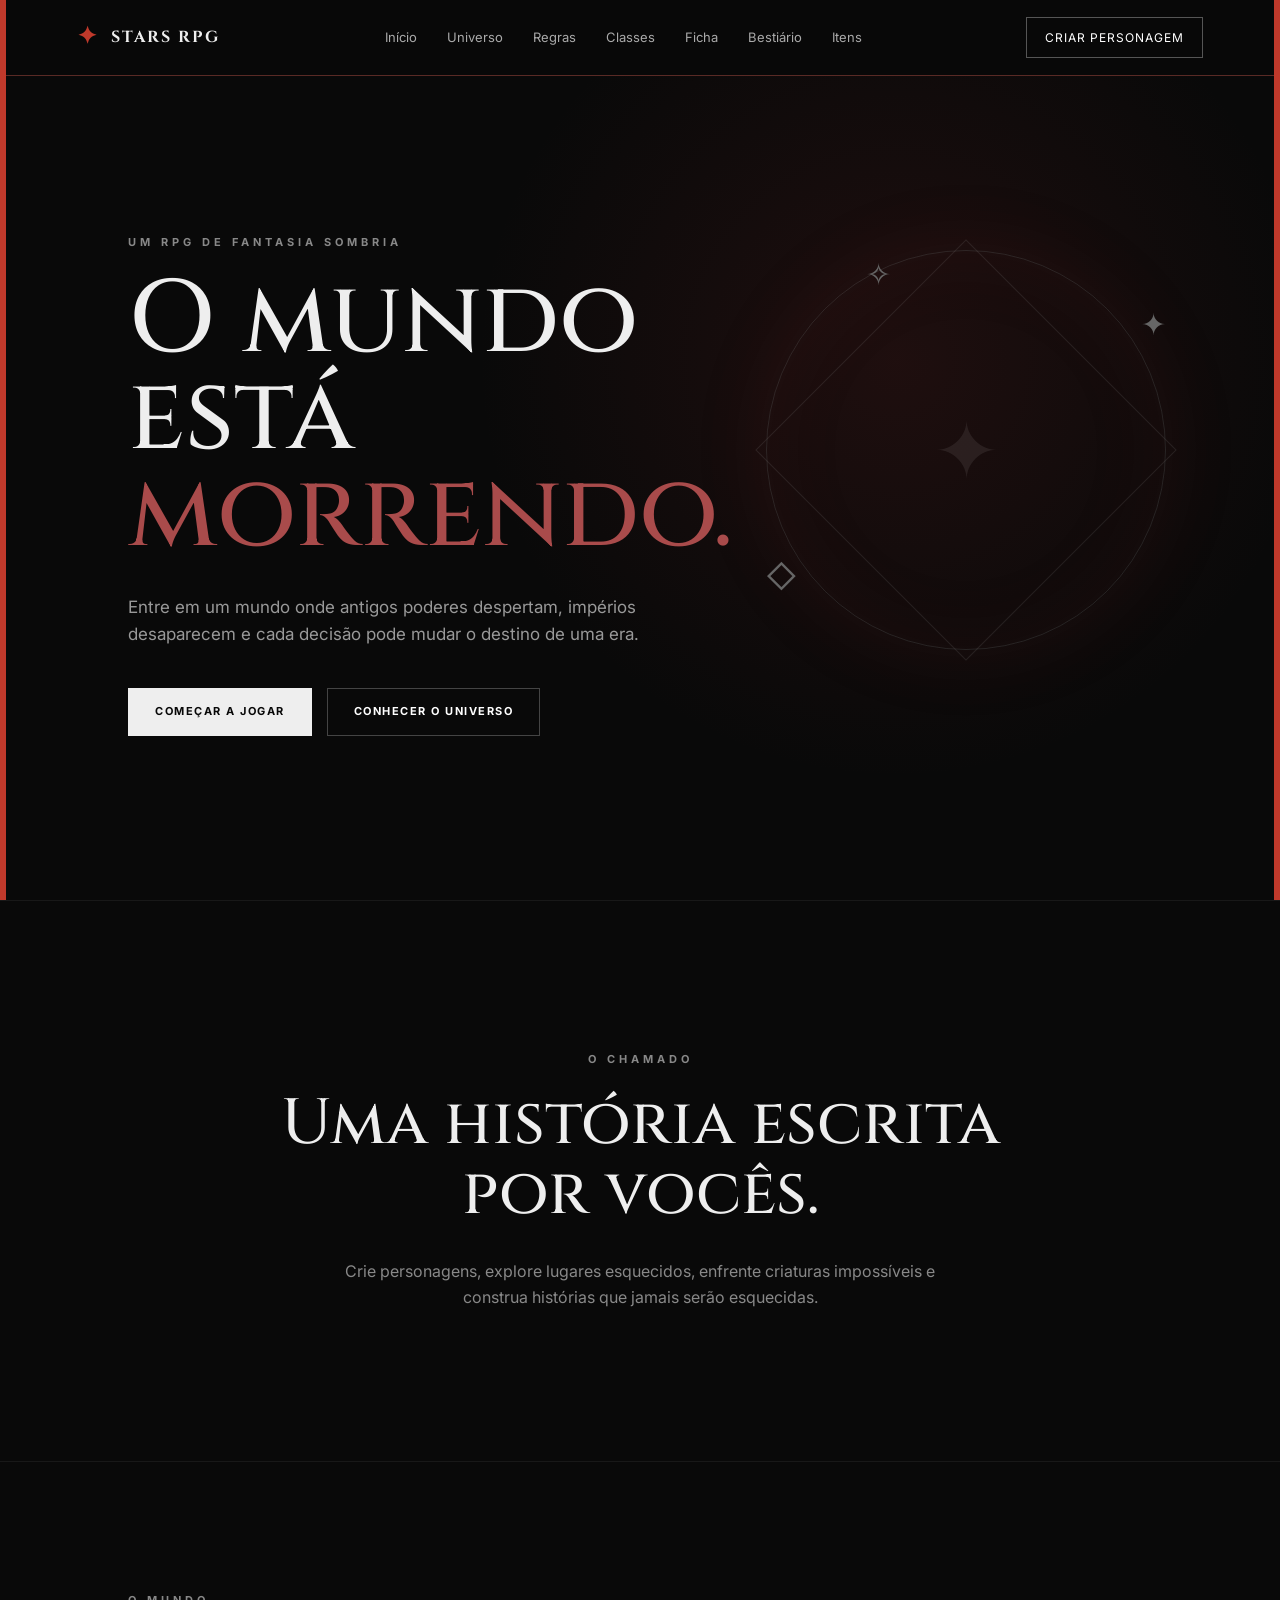
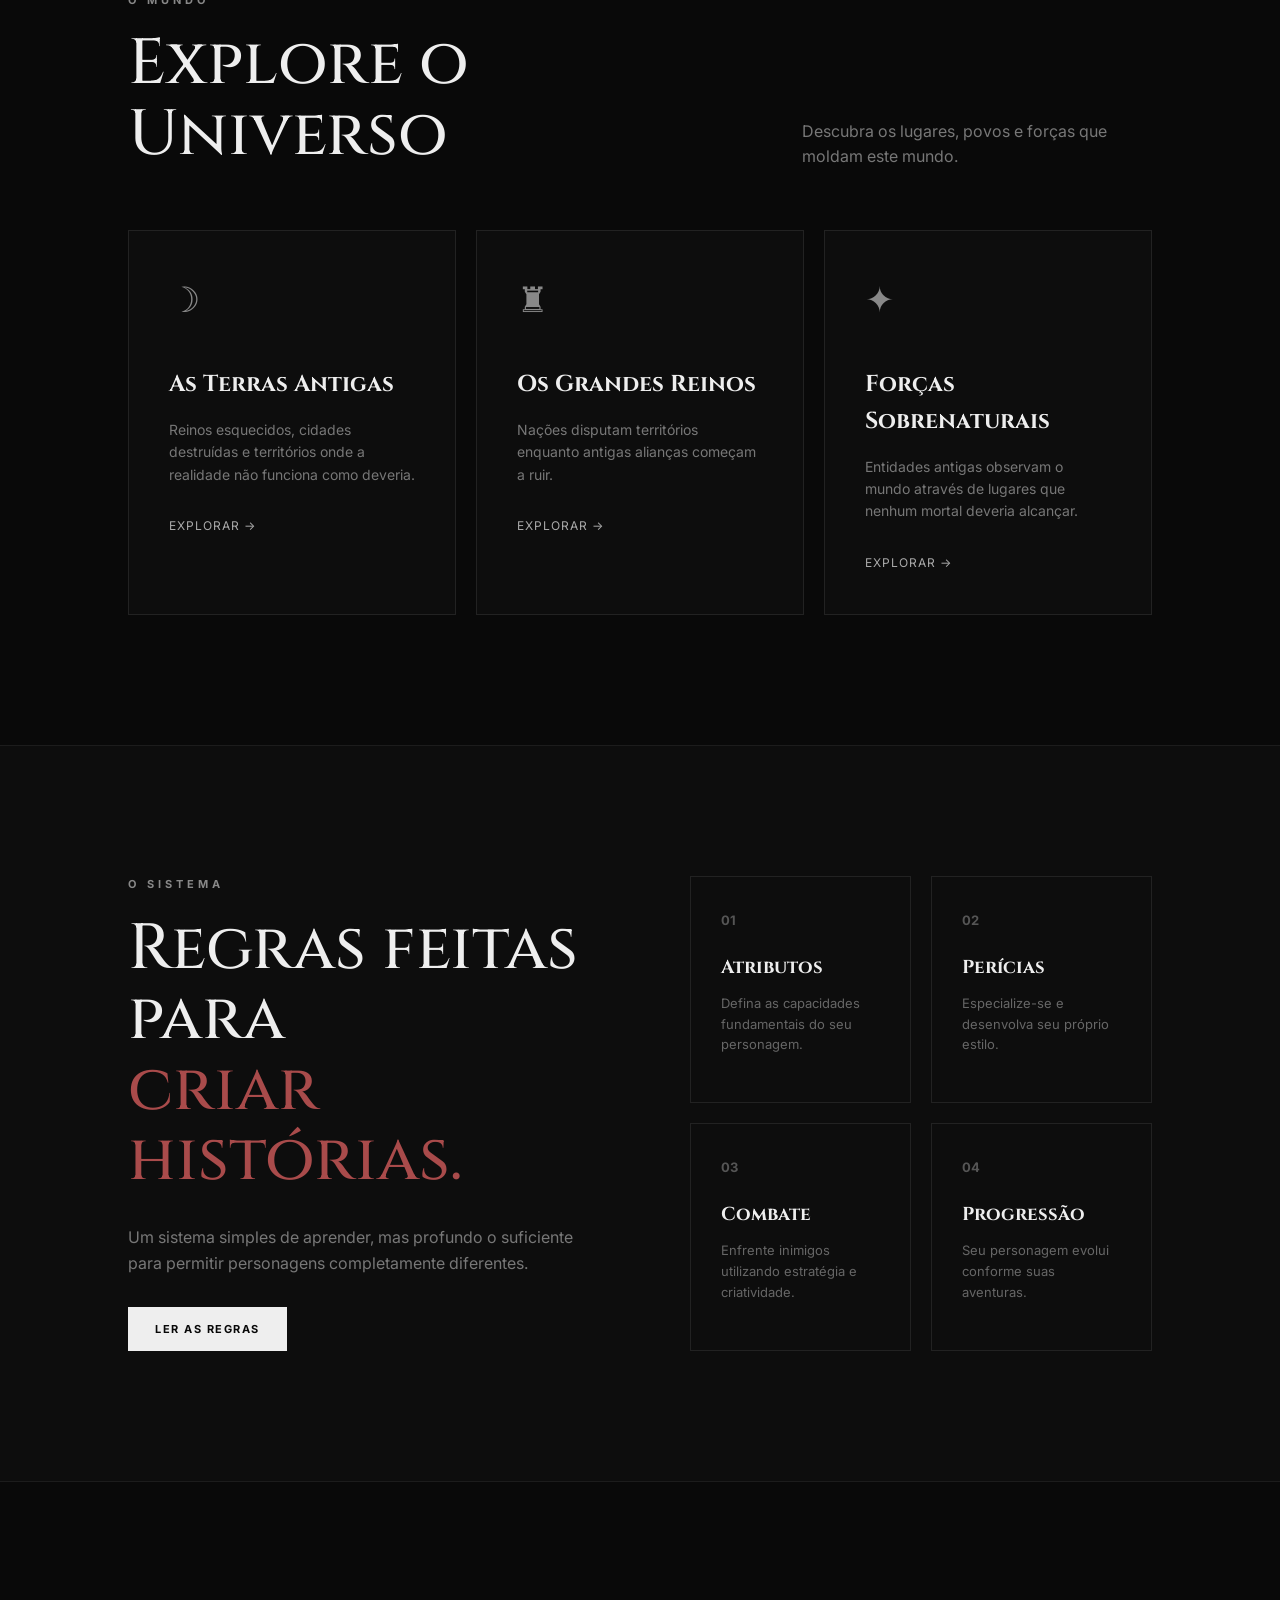
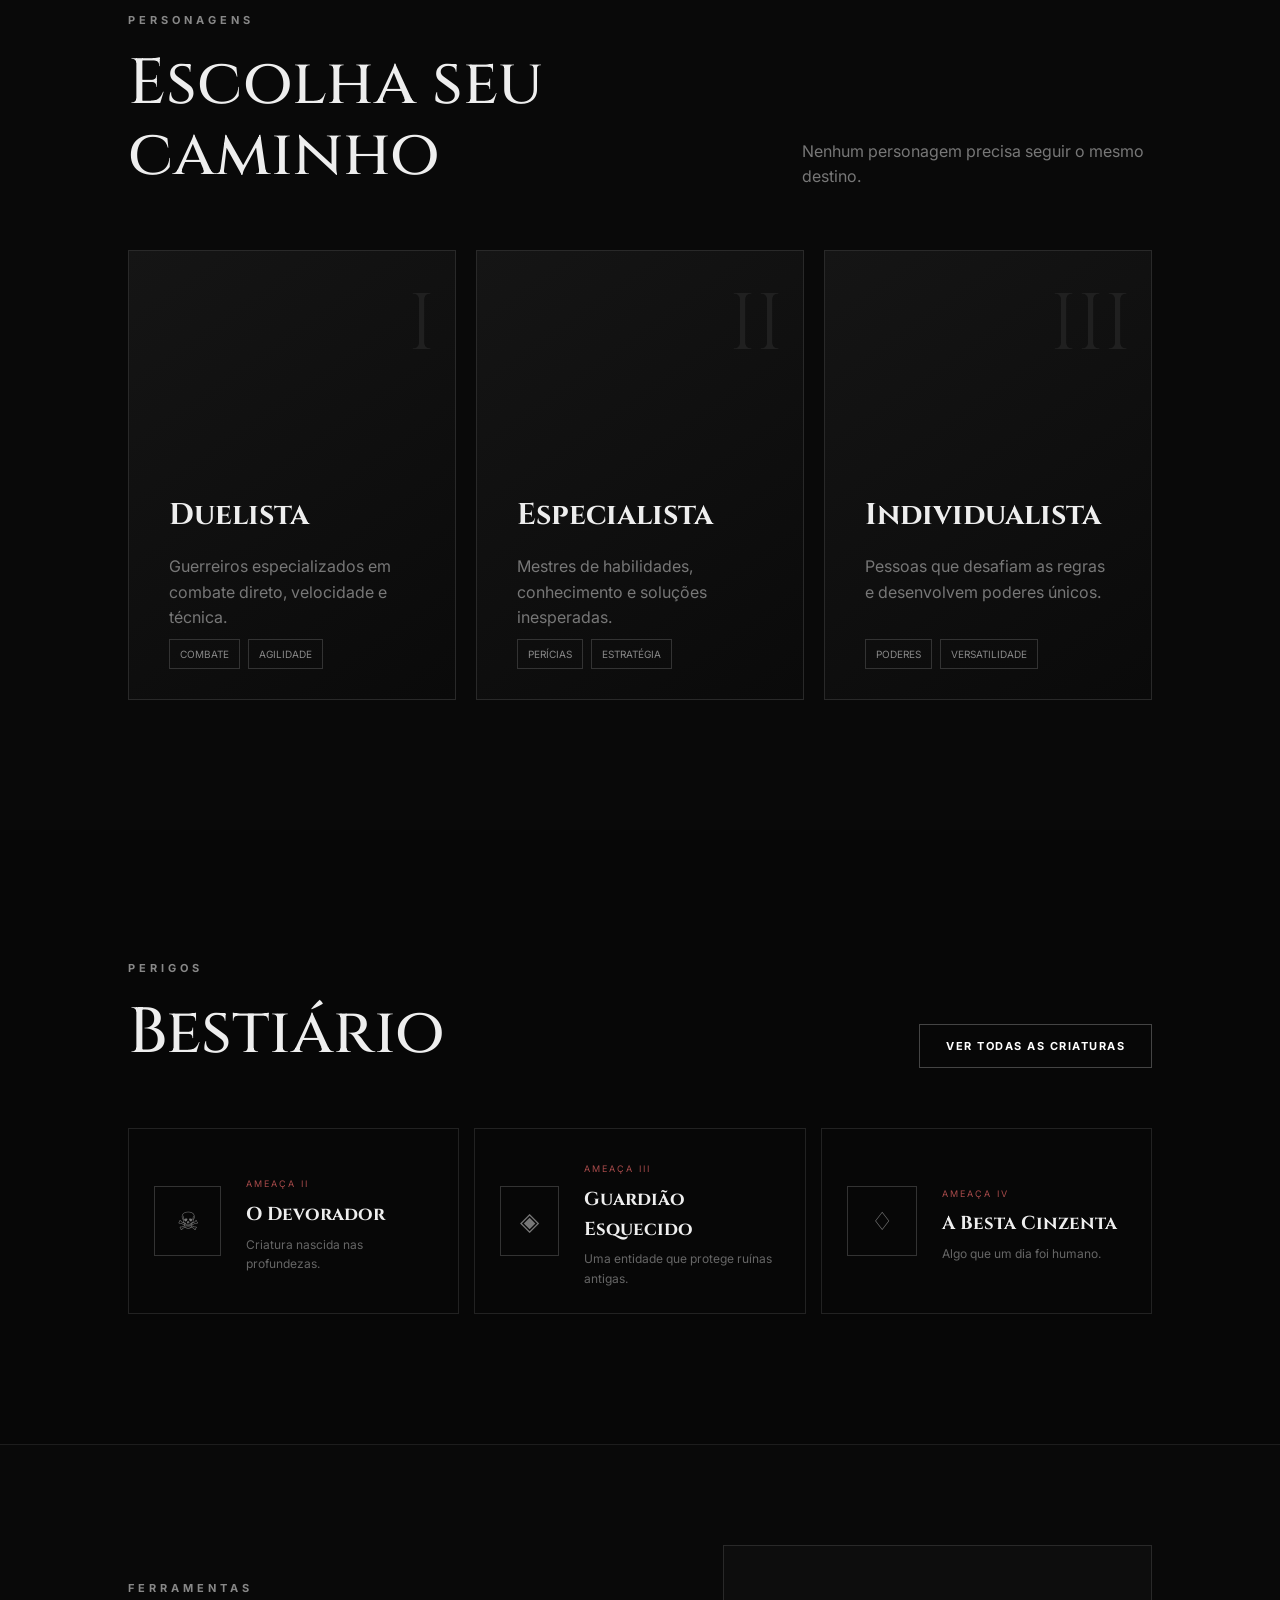
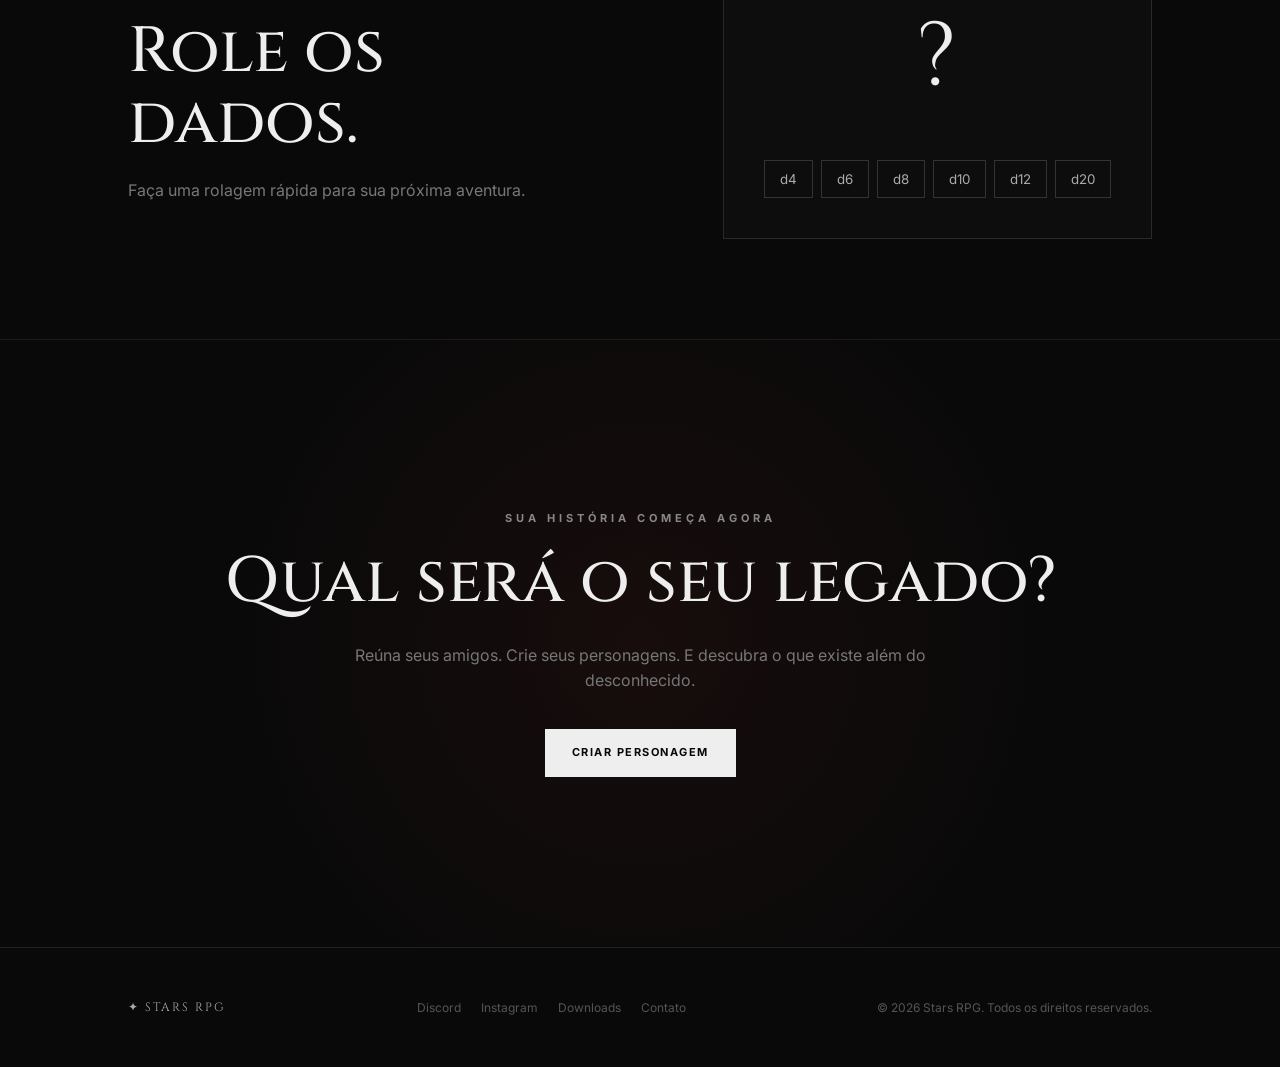
==== index.html @ d57bffa5 "Add files via upload" ====
<!DOCTYPE html>
<html lang="pt-BR">
<head>
    <meta charset="UTF-8">
    <meta name="viewport" content="width=device-width, initial-scale=1.0">

    <title>Stars RPG</title>

    <link rel="preconnect" href="https://fonts.googleapis.com">
    <link rel="preconnect" href="https://fonts.gstatic.com" crossorigin>

    <link href="https://fonts.googleapis.com/css2?family=Cinzel:wght@400;500;600;700;800&family=Inter:wght@300;400;500;600;700&display=swap" rel="stylesheet">

    <link rel="stylesheet" href="style.css">
</head>

<body>

    <!-- ================= NAVBAR ================= -->

    <header class="navbar">

        <div class="logo">
            <span class="logo-symbol">✦</span>
            <span>STARS RPG</span>
        </div>

        <nav id="main-nav">
            <a href="#inicio">Início</a>
            <a href="#universo">Universo</a>
            <a href="#regras">Regras</a>
            <a href="#classes">Classes</a>
            <a href="ficha.html">Ficha</a>
            <a href="#bestiario">Bestiário</a>
            <a href="#itens">Itens</a>
        </nav>

        <a href="ficha.html" class="character-button">
            Criar Personagem
        </a>

        <button class="menu-button" onclick="toggleMenu()">
            ☰
        </button>

    </header>


    <!-- ================= HERO ================= -->

    <main>

        <section id="inicio" class="hero">

            <div class="hero-content">

                <p class="eyebrow">
                    UM RPG DE FANTASIA SOMBRIA
                </p>

                <h1>
                    O mundo está<br>
                    <span>morrendo.</span>
                </h1>

                <p class="hero-description">
                    Entre em um mundo onde antigos poderes despertam,
                    impérios desaparecem e cada decisão pode mudar o destino
                    de uma era.
                </p>

                <div class="hero-buttons">

                    <a href="ficha.html" class="primary-button">
                        Começar a jogar
                    </a>

                    <a href="#universo" class="secondary-button">
                        Conhecer o universo
                    </a>

                </div>

            </div>

            <div class="hero-decoration">

                <div class="magic-circle"></div>

                <div class="floating-rune rune-1">✦</div>
                <div class="floating-rune rune-2">◇</div>
                <div class="floating-rune rune-3">✧</div>

            </div>

        </section>


        <!-- ================= INTRO ================= -->

        <section class="intro">

            <p class="section-label">
                O CHAMADO
            </p>

            <h2>
                Uma história escrita<br>
                por vocês.
            </h2>

            <p>
                Crie personagens, explore lugares esquecidos, enfrente
                criaturas impossíveis e construa histórias que jamais
                serão esquecidas.
            </p>

        </section>


        <!-- ================= UNIVERSO ================= -->

        <section id="universo" class="section">

            <div class="section-header">

                <div>
                    <p class="section-label">O MUNDO</p>

                    <h2>Explore o Universo</h2>
                </div>

                <p>
                    Descubra os lugares, povos e forças que moldam
                    este mundo.
                </p>

            </div>


            <div class="cards">

                <article class="lore-card">

                    <div class="card-icon">☽</div>

                    <h3>As Terras Antigas</h3>

                    <p>
                        Reinos esquecidos, cidades destruídas e
                        territórios onde a realidade não funciona
                        como deveria.
                    </p>

                    <a href="#">Explorar →</a>

                </article>


                <article class="lore-card">

                    <div class="card-icon">♜</div>

                    <h3>Os Grandes Reinos</h3>

                    <p>
                        Nações disputam territórios enquanto antigas
                        alianças começam a ruir.
                    </p>

                    <a href="#">Explorar →</a>

                </article>


                <article class="lore-card">

                    <div class="card-icon">✦</div>

                    <h3>Forças Sobrenaturais</h3>

                    <p>
                        Entidades antigas observam o mundo através
                        de lugares que nenhum mortal deveria alcançar.
                    </p>

                    <a href="#">Explorar →</a>

                </article>

            </div>

        </section>


        <!-- ================= REGRAS ================= -->

        <section id="regras" class="rules-section">

            <div class="rules-content">

                <p class="section-label">
                    O SISTEMA
                </p>

                <h2>
                    Regras feitas para<br>
                    <span>criar histórias.</span>
                </h2>

                <p>
                    Um sistema simples de aprender, mas profundo o
                    suficiente para permitir personagens completamente
                    diferentes.
                </p>

                <button class="primary-button">
                    Ler as regras
                </button>

            </div>


            <div class="rules-grid">

                <div class="rule">
                    <strong>01</strong>
                    <h3>Atributos</h3>
                    <p>Defina as capacidades fundamentais do seu personagem.</p>
                </div>

                <div class="rule">
                    <strong>02</strong>
                    <h3>Perícias</h3>
                    <p>Especialize-se e desenvolva seu próprio estilo.</p>
                </div>

                <div class="rule">
                    <strong>03</strong>
                    <h3>Combate</h3>
                    <p>Enfrente inimigos utilizando estratégia e criatividade.</p>
                </div>

                <div class="rule">
                    <strong>04</strong>
                    <h3>Progressão</h3>
                    <p>Seu personagem evolui conforme suas aventuras.</p>
                </div>

            </div>

        </section>


        <!-- ================= CLASSES ================= -->

        <section id="classes" class="section">

            <div class="section-header">

                <div>

                    <p class="section-label">
                        PERSONAGENS
                    </p>

                    <h2>Escolha seu caminho</h2>

                </div>

                <p>
                    Nenhum personagem precisa seguir o mesmo destino.
                </p>

            </div>


            <div class="class-grid">

                <article class="class-card warrior">

                    <div class="class-number">
                        I
                    </div>

                    <h3>Duelista</h3>

                    <p>
                        Guerreiros especializados em combate direto,
                        velocidade e técnica.
                    </p>

                    <div class="class-tags">
                        <span>Combate</span>
                        <span>Agilidade</span>
                    </div>

                </article>


                <article class="class-card specialist">

                    <div class="class-number">
                        II
                    </div>

                    <h3>Especialista</h3>

                    <p>
                        Mestres de habilidades, conhecimento e
                        soluções inesperadas.
                    </p>

                    <div class="class-tags">
                        <span>Perícias</span>
                        <span>Estratégia</span>
                    </div>

                </article>


                <article class="class-card individualist">

                    <div class="class-number">
                        III
                    </div>

                    <h3>Individualista</h3>

                    <p>
                        Pessoas que desafiam as regras e desenvolvem
                        poderes únicos.
                    </p>

                    <div class="class-tags">
                        <span>Poderes</span>
                        <span>Versatilidade</span>
                    </div>

                </article>

            </div>

        </section>


        <!-- ================= BESTIÁRIO ================= -->

        <section id="bestiario" class="section dark-section">

            <div class="section-header">

                <div>

                    <p class="section-label">
                        PERIGOS
                    </p>

                    <h2>Bestiário</h2>

                </div>

                <button class="secondary-button">
                    Ver todas as criaturas
                </button>

            </div>


            <div class="monster-grid">

                <article class="monster-card">

                    <div class="monster-symbol">
                        ☠
                    </div>

                    <div>

                        <span class="danger">
                            AMEAÇA II
                        </span>

                        <h3>O Devorador</h3>

                        <p>
                            Criatura nascida nas profundezas.
                        </p>

                    </div>

                </article>


                <article class="monster-card">

                    <div class="monster-symbol">
                        ◈
                    </div>

                    <div>

                        <span class="danger">
                            AMEAÇA III
                        </span>

                        <h3>Guardião Esquecido</h3>

                        <p>
                            Uma entidade que protege ruínas antigas.
                        </p>

                    </div>

                </article>


                <article class="monster-card">

                    <div class="monster-symbol">
                        ♢
                    </div>

                    <div>

                        <span class="danger">
                            AMEAÇA IV
                        </span>

                        <h3>A Besta Cinzenta</h3>

                        <p>
                            Algo que um dia foi humano.
                        </p>

                    </div>

                </article>

            </div>

        </section>


        <!-- ================= DADOS ================= -->

        <section class="dice-section">

            <div>

                <p class="section-label">
                    FERRAMENTAS
                </p>

                <h2>
                    Role os dados.
                </h2>

                <p>
                    Faça uma rolagem rápida para sua próxima aventura.
                </p>

            </div>


            <div class="dice-box">

                <div id="dice-result">
                    ?
                </div>

                <div class="dice-buttons">

                    <button onclick="rollDice(4)">
                        d4
                    </button>

                    <button onclick="rollDice(6)">
                        d6
                    </button>

                    <button onclick="rollDice(8)">
                        d8
                    </button>

                    <button onclick="rollDice(10)">
                        d10
                    </button>

                    <button onclick="rollDice(12)">
                        d12
                    </button>

                    <button onclick="rollDice(20)">
                        d20
                    </button>

                </div>

            </div>

        </section>


        <!-- ================= CTA ================= -->

        <section class="final-cta">

            <p class="section-label">
                SUA HISTÓRIA COMEÇA AGORA
            </p>

            <h2>
                Qual será o seu legado?
            </h2>

            <p>
                Reúna seus amigos. Crie seus personagens.
                E descubra o que existe além do desconhecido.
            </p>

            <a href="ficha.html" class="primary-button">
                Criar personagem
            </a>

        </section>

    </main>


    <!-- ================= FOOTER ================= -->

    <footer>

        <div class="footer-logo">
            ✦ STARS RPG
        </div>

        <div class="footer-links">

            <a href="#">Discord</a>
            <a href="#">Instagram</a>
            <a href="#">Downloads</a>
            <a href="#">Contato</a>

        </div>

        <p>
            © 2026 Stars RPG. Todos os direitos reservados.
        </p>

    </footer>


    <script src="script.js"></script>

</body>
</html>
---- style.css ----
/* =========================================
   RESET
========================================= */

* {
    margin: 0;
    padding: 0;
    box-sizing: border-box;
}

:root {
    --site-accent: #c0392b;
}


/* =========================================
   COR DE TEMA DO SITE (bordas laterais)
========================================= */

body::before,
body::after {
    content: "";

    position: fixed;

    top: 0;
    bottom: 0;

    width: 6px;

    background: var(--site-accent);

    z-index: 3000;

    pointer-events: none;

    transition: background-color 0.3s ease;
}

body::before {
    left: 0;
}

body::after {
    right: 0;
}

html {
    scroll-behavior: smooth;
}

body {
    background: #090909;
    color: #eeeeee;
    font-family: "Inter", sans-serif;
    line-height: 1.6;
}

a {
    color: inherit;
    text-decoration: none;
}

button {
    font-family: inherit;
    cursor: pointer;
}


/* =========================================
   NAVBAR
========================================= */

.navbar {
    position: fixed;
    top: 0;
    left: 0;

    width: 100%;
    height: 76px;

    display: flex;
    align-items: center;
    justify-content: space-between;

    padding: 0 6%;

    background: rgba(9, 9, 9, 0.88);
    backdrop-filter: blur(15px);

    border-bottom: 1px solid #222;
    border-bottom-color: color-mix(in srgb, var(--site-accent) 35%, #222);

    z-index: 1000;

    transition: border-color 0.3s ease;
}

.logo {
    display: flex;
    align-items: center;
    gap: 12px;

    font-family: "Cinzel", serif;
    font-weight: 700;
    letter-spacing: 2px;
}

.logo-symbol {
    font-size: 24px;

    color: var(--site-accent);

    transition: color 0.3s ease;
}

.navbar nav {
    display: flex;
    gap: 30px;
}

.navbar nav a {
    color: #aaa;
    font-size: 13px;
    transition: 0.3s;
}

.navbar nav a:hover {
    color: white;
}

.character-button {
    display: inline-block;

    background: transparent;

    border: 1px solid #555;
    color: white;

    padding: 10px 18px;

    font-size: 12px;
    text-transform: uppercase;
    letter-spacing: 1px;

    transition: 0.3s;
}

.character-button:hover {
    background: white;
    color: black;
}

.menu-button {
    display: none;

    background: none;
    border: none;

    color: white;
    font-size: 25px;
}


/* =========================================
   HERO
========================================= */

.hero {
    min-height: 100vh;

    display: flex;
    align-items: center;

    padding: 150px 10% 80px;

    position: relative;
    overflow: hidden;

    background:
        radial-gradient(
            circle at 70% 40%,
            rgba(130, 40, 40, 0.18),
            transparent 40%
        ),
        #090909;
}

.hero-content {
    max-width: 720px;
    position: relative;
    z-index: 2;
}

.eyebrow,
.section-label {
    color: #888;

    font-size: 11px;
    font-weight: 700;

    letter-spacing: 4px;

    margin-bottom: 20px;
}

.hero h1 {
    font-family: "Cinzel", serif;

    font-size: clamp(55px, 8vw, 110px);

    line-height: 0.95;

    font-weight: 500;
}

.hero h1 span {
    color: #a94b4b;
}

.hero-description {
    max-width: 560px;

    margin-top: 30px;

    color: #999;

    font-size: 17px;
}

.hero-buttons {
    display: flex;
    gap: 15px;

    margin-top: 40px;
}


/* =========================================
   BUTTONS
========================================= */

.primary-button,
.secondary-button {
    display: inline-block;

    padding: 14px 26px;

    text-transform: uppercase;

    font-size: 11px;
    font-weight: 700;

    letter-spacing: 1.5px;

    text-align: center;

    transition: 0.3s;
}

.primary-button {
    background: #eee;
    color: #080808;

    border: 1px solid #eee;
}

.primary-button:hover {
    background: transparent;
    color: white;
}

.secondary-button {
    background: transparent;
    color: white;

    border: 1px solid #444;
}

.secondary-button:hover {
    border-color: white;
}


/* =========================================
   HERO DECORATION
========================================= */

.hero-decoration {
    position: absolute;

    right: 5%;
    top: 50%;

    transform: translateY(-50%);

    width: 500px;
    height: 500px;
}

.magic-circle {
    width: 400px;
    height: 400px;

    border: 1px solid rgba(180, 180, 180, 0.15);
    border-radius: 50%;

    position: absolute;

    top: 50%;
    left: 50%;

    transform: translate(-50%, -50%);

    box-shadow:
        0 0 80px rgba(150, 50, 50, 0.1),
        inset 0 0 80px rgba(150, 50, 50, 0.08);
}

.magic-circle::before {
    content: "";

    position: absolute;

    inset: 50px;

    border: 1px solid rgba(180, 180, 180, 0.12);

    transform: rotate(45deg);
}

.magic-circle::after {
    content: "✦";

    position: absolute;

    top: 50%;
    left: 50%;

    transform: translate(-50%, -50%);

    font-size: 80px;

    color: rgba(255,255,255,0.08);
}

.floating-rune {
    position: absolute;

    color: #666;

    font-size: 30px;

    animation: float 4s ease-in-out infinite;
}

.rune-1 {
    top: 20%;
    right: 10%;
}

.rune-2 {
    bottom: 20%;
    left: 10%;

    animation-delay: 1s;
}

.rune-3 {
    top: 10%;
    left: 30%;

    animation-delay: 2s;
}

@keyframes float {

    0%, 100% {
        transform: translateY(0);
    }

    50% {
        transform: translateY(-15px);
    }
}


/* =========================================
   INTRO
========================================= */

.intro {
    padding: 150px 20%;

    text-align: center;

    border-top: 1px solid #181818;
    border-bottom: 1px solid #181818;
}

.intro h2,
.section h2,
.rules-section h2,
.dice-section h2,
.final-cta h2 {

    font-family: "Cinzel", serif;

    font-weight: 500;

    font-size: clamp(38px, 5vw, 65px);

    line-height: 1.1;
}

.intro > p:last-child {
    max-width: 650px;

    margin: 30px auto 0;

    color: #888;

    font-size: 16px;
}


/* =========================================
   GENERAL SECTIONS
========================================= */

.section {
    padding: 130px 10%;
}

.section-header {
    display: flex;

    justify-content: space-between;
    align-items: end;

    margin-bottom: 60px;
}

.section-header > p {
    max-width: 350px;

    color: #777;
}


/* =========================================
   LORE CARDS
========================================= */

.cards {
    display: grid;

    grid-template-columns:
        repeat(3, 1fr);

    gap: 20px;
}

.lore-card {
    padding: 40px;

    min-height: 320px;

    border: 1px solid #222;

    background: #0d0d0d;

    transition: 0.4s;
}

.lore-card:hover {
    transform: translateY(-8px);

    border-color: #444;

    background: #111;
}

.card-icon {
    font-size: 35px;

    margin-bottom: 40px;

    color: #888;
}

.lore-card h3 {
    font-family: "Cinzel", serif;

    font-size: 23px;

    margin-bottom: 15px;
}

.lore-card p {
    color: #777;

    font-size: 14px;
}

.lore-card a {
    display: inline-block;

    margin-top: 30px;

    font-size: 12px;

    text-transform: uppercase;

    letter-spacing: 1px;

    color: #aaa;
}


/* =========================================
   RULES
========================================= */

.rules-section {
    padding: 130px 10%;

    display: grid;

    grid-template-columns: 1fr 1fr;

    gap: 100px;

    background: #0d0d0d;

    border-top: 1px solid #1c1c1c;
    border-bottom: 1px solid #1c1c1c;
}

.rules-content p:not(.section-label) {
    color: #777;

    max-width: 500px;

    margin: 30px 0;
}

.rules-section h2 span {
    color: #a94b4b;
}

.rules-grid {
    display: grid;

    grid-template-columns: 1fr 1fr;

    gap: 20px;
}

.rule {
    padding: 30px;

    border: 1px solid #222;
}

.rule strong {
    color: #555;

    font-size: 13px;
}

.rule h3 {
    font-family: "Cinzel", serif;

    margin: 20px 0 10px;
}

.rule p {
    color: #666;

    font-size: 13px;
}


/* =========================================
   CLASSES
========================================= */

.class-grid {
    display: grid;

    grid-template-columns:
        repeat(3, 1fr);

    gap: 20px;
}

.class-card {
    min-height: 450px;

    padding: 40px;

    position: relative;

    overflow: hidden;

    border: 1px solid #292929;

    background:
        linear-gradient(
            145deg,
            #151515,
            #0a0a0a
        );

    transition: 0.4s;
}

.class-card:hover {
    transform: translateY(-10px);

    border-color: #555;
}

.class-number {
    font-family: "Cinzel", serif;

    font-size: 80px;

    color: #202020;

    position: absolute;

    right: 20px;
    top: 10px;
}

.class-card h3 {
    position: relative;

    margin-top: 200px;

    font-family: "Cinzel", serif;

    font-size: 30px;
}

.class-card p {
    position: relative;

    margin-top: 15px;

    color: #777;
}

.class-tags {
    position: absolute;

    bottom: 30px;

    display: flex;

    gap: 8px;
}

.class-tags span {
    border: 1px solid #333;

    padding: 6px 10px;

    font-size: 10px;

    text-transform: uppercase;

    color: #888;
}


/* =========================================
   BESTIÁRIO
========================================= */

.dark-section {
    background: #070707;
}

.monster-grid {
    display: grid;

    grid-template-columns:
        repeat(3, 1fr);

    gap: 15px;
}

.monster-card {
    display: flex;

    align-items: center;

    gap: 25px;

    padding: 25px;

    border: 1px solid #222;

    transition: 0.3s;
}

.monster-card:hover {
    border-color: #555;
}

.monster-symbol {
    width: 70px;
    height: 70px;

    display: grid;
    place-items: center;

    border: 1px solid #333;

    font-size: 25px;

    color: #777;
}

.danger {
    font-size: 9px;

    letter-spacing: 2px;

    color: #a94b4b;
}

.monster-card h3 {
    font-family: "Cinzel", serif;

    margin: 5px 0;
}

.monster-card p {
    color: #666;

    font-size: 12px;
}


/* =========================================
   DADOS
========================================= */

.dice-section {
    padding: 100px 10%;

    display: flex;

    justify-content: space-between;
    align-items: center;

    gap: 50px;

    border-top: 1px solid #1d1d1d;
}

.dice-section > div:first-child {
    max-width: 500px;
}

.dice-section p:not(.section-label) {
    color: #777;

    margin-top: 20px;
}

.dice-box {
    min-width: 400px;

    padding: 40px;

    border: 1px solid #292929;

    text-align: center;

    background: #0d0d0d;
}

#dice-result {
    font-family: "Cinzel", serif;

    font-size: 90px;

    margin-bottom: 30px;

    transition: transform 0.15s ease;
}

#dice-result.rolling {
    transform: scale(1.15);
    color: #a94b4b;
}

.dice-buttons {
    display: flex;

    justify-content: center;

    flex-wrap: wrap;

    gap: 8px;
}

.dice-buttons button {
    padding: 10px 15px;

    background: transparent;

    border: 1px solid #333;

    color: #aaa;

    transition: 0.2s;
}

.dice-buttons button:hover {
    background: #eee;

    color: #000;
}


/* =========================================
   FINAL CTA
========================================= */

.final-cta {
    padding: 170px 10%;

    text-align: center;

    border-top: 1px solid #1c1c1c;

    background:
        radial-gradient(
            circle,
            rgba(130, 40, 40, 0.12),
            transparent 60%
        );
}

.final-cta p:not(.section-label) {
    color: #777;

    max-width: 600px;

    margin: 25px auto 35px;
}


/* =========================================
   FOOTER
========================================= */

footer {
    padding: 50px 10%;

    display: flex;

    justify-content: space-between;
    align-items: center;

    border-top: 1px solid #222;

    color: #555;

    font-size: 12px;
}

.footer-logo {
    font-family: "Cinzel", serif;

    color: #aaa;

    letter-spacing: 2px;
}

.footer-links {
    display: flex;

    gap: 20px;
}

.footer-links a:hover {
    color: white;
}


/* =========================================
   RESPONSIVE
========================================= */

@media (max-width: 900px) {

    .navbar nav,
    .character-button {
        display: none;
    }

    .menu-button {
        display: block;
    }

    .navbar nav.active {
        display: flex;

        position: absolute;

        top: 76px;
        left: 0;

        width: 100%;

        flex-direction: column;

        padding: 25px;

        background: #0b0b0b;

        border-bottom: 1px solid #222;
    }

    .hero {
        padding-left: 7%;
        padding-right: 7%;
    }

    .hero-decoration {
        opacity: 0.3;

        right: -150px;
    }

    .cards,
    .class-grid,
    .monster-grid {
        grid-template-columns: 1fr;
    }

    .rules-section {
        grid-template-columns: 1fr;
    }

    .section-header {
        flex-direction: column;

        align-items: start;

        gap: 20px;
    }

    .dice-section {
        flex-direction: column;

        align-items: start;
    }

    .dice-box {
        width: 100%;
        min-width: 0;
    }

    footer {
        flex-direction: column;

        gap: 25px;

        text-align: center;
    }
}

@media (max-width: 600px) {

    .hero h1 {
        font-size: 55px;
    }

    .hero-buttons {
        flex-direction: column;
    }

    .intro {
        padding: 100px 8%;
    }

    .section,
    .rules-section {
        padding: 90px 7%;
    }

    .rules-grid {
        grid-template-columns: 1fr;
    }

}
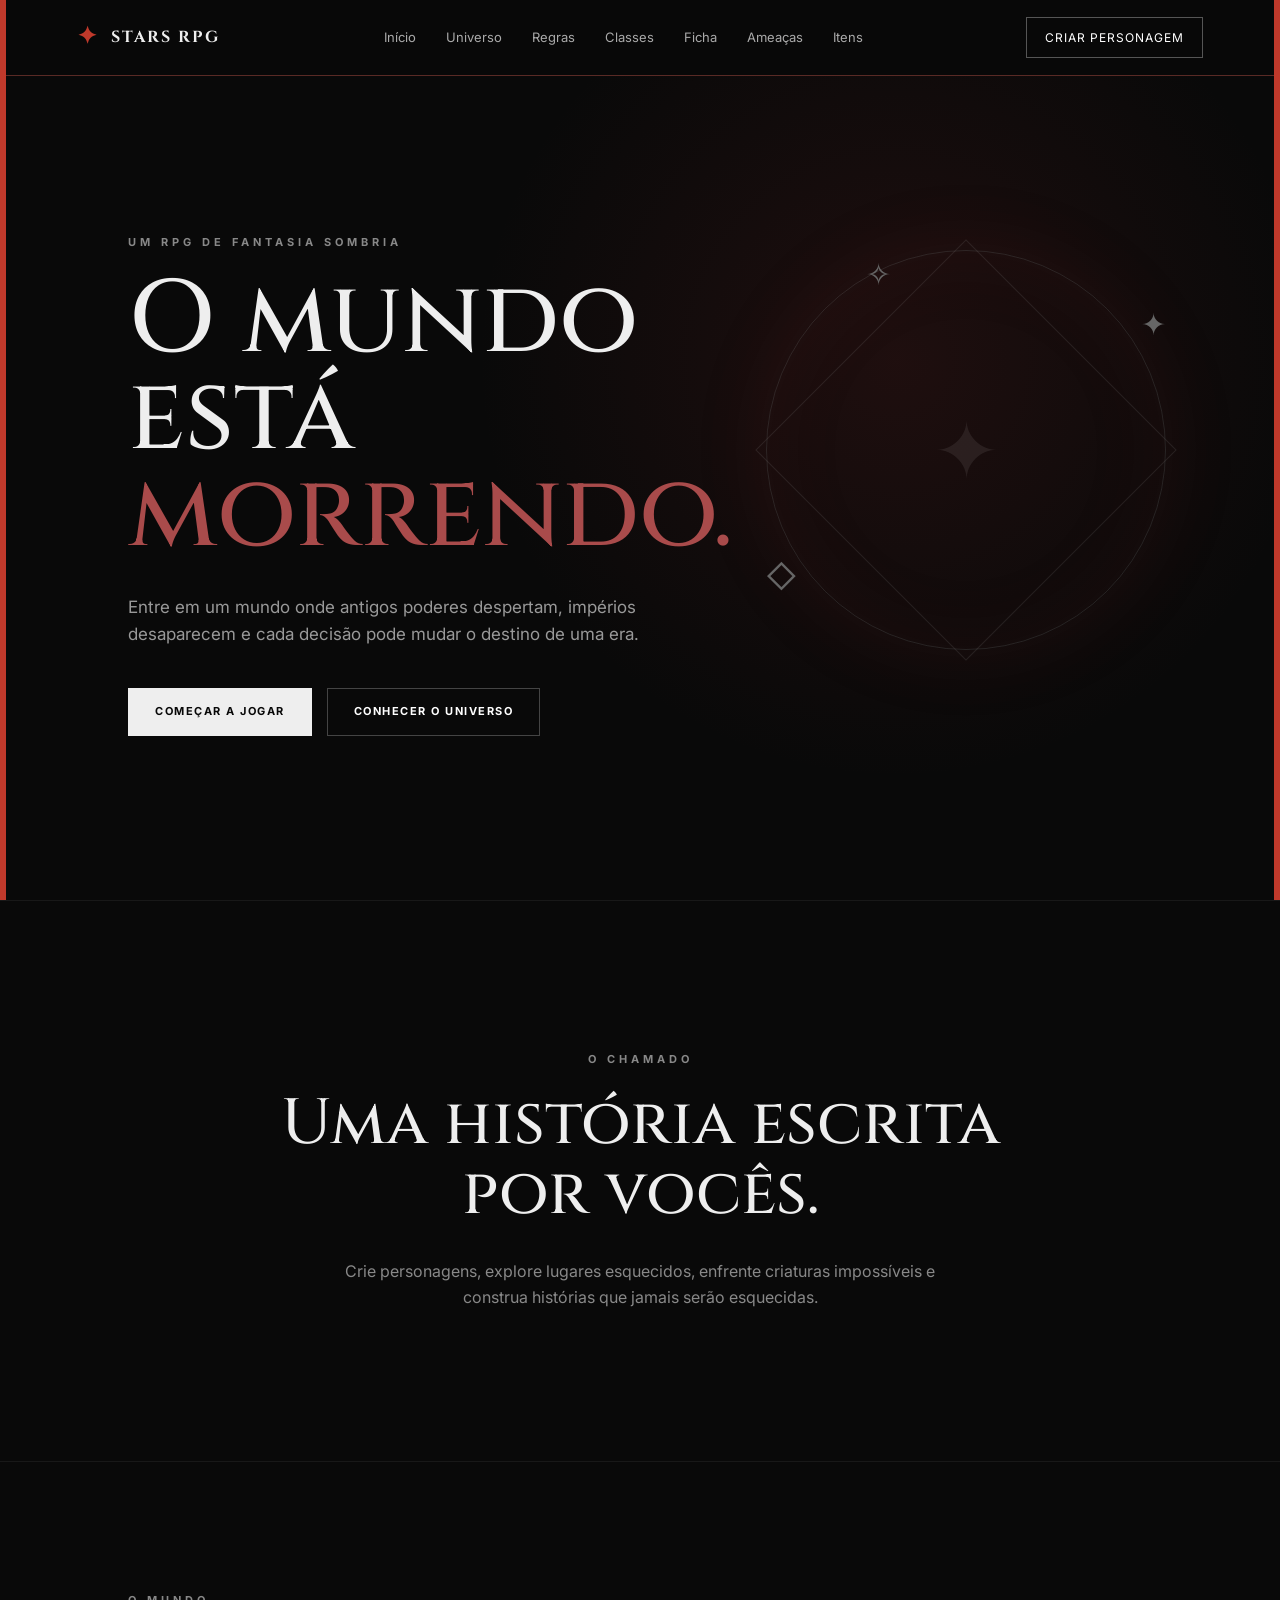
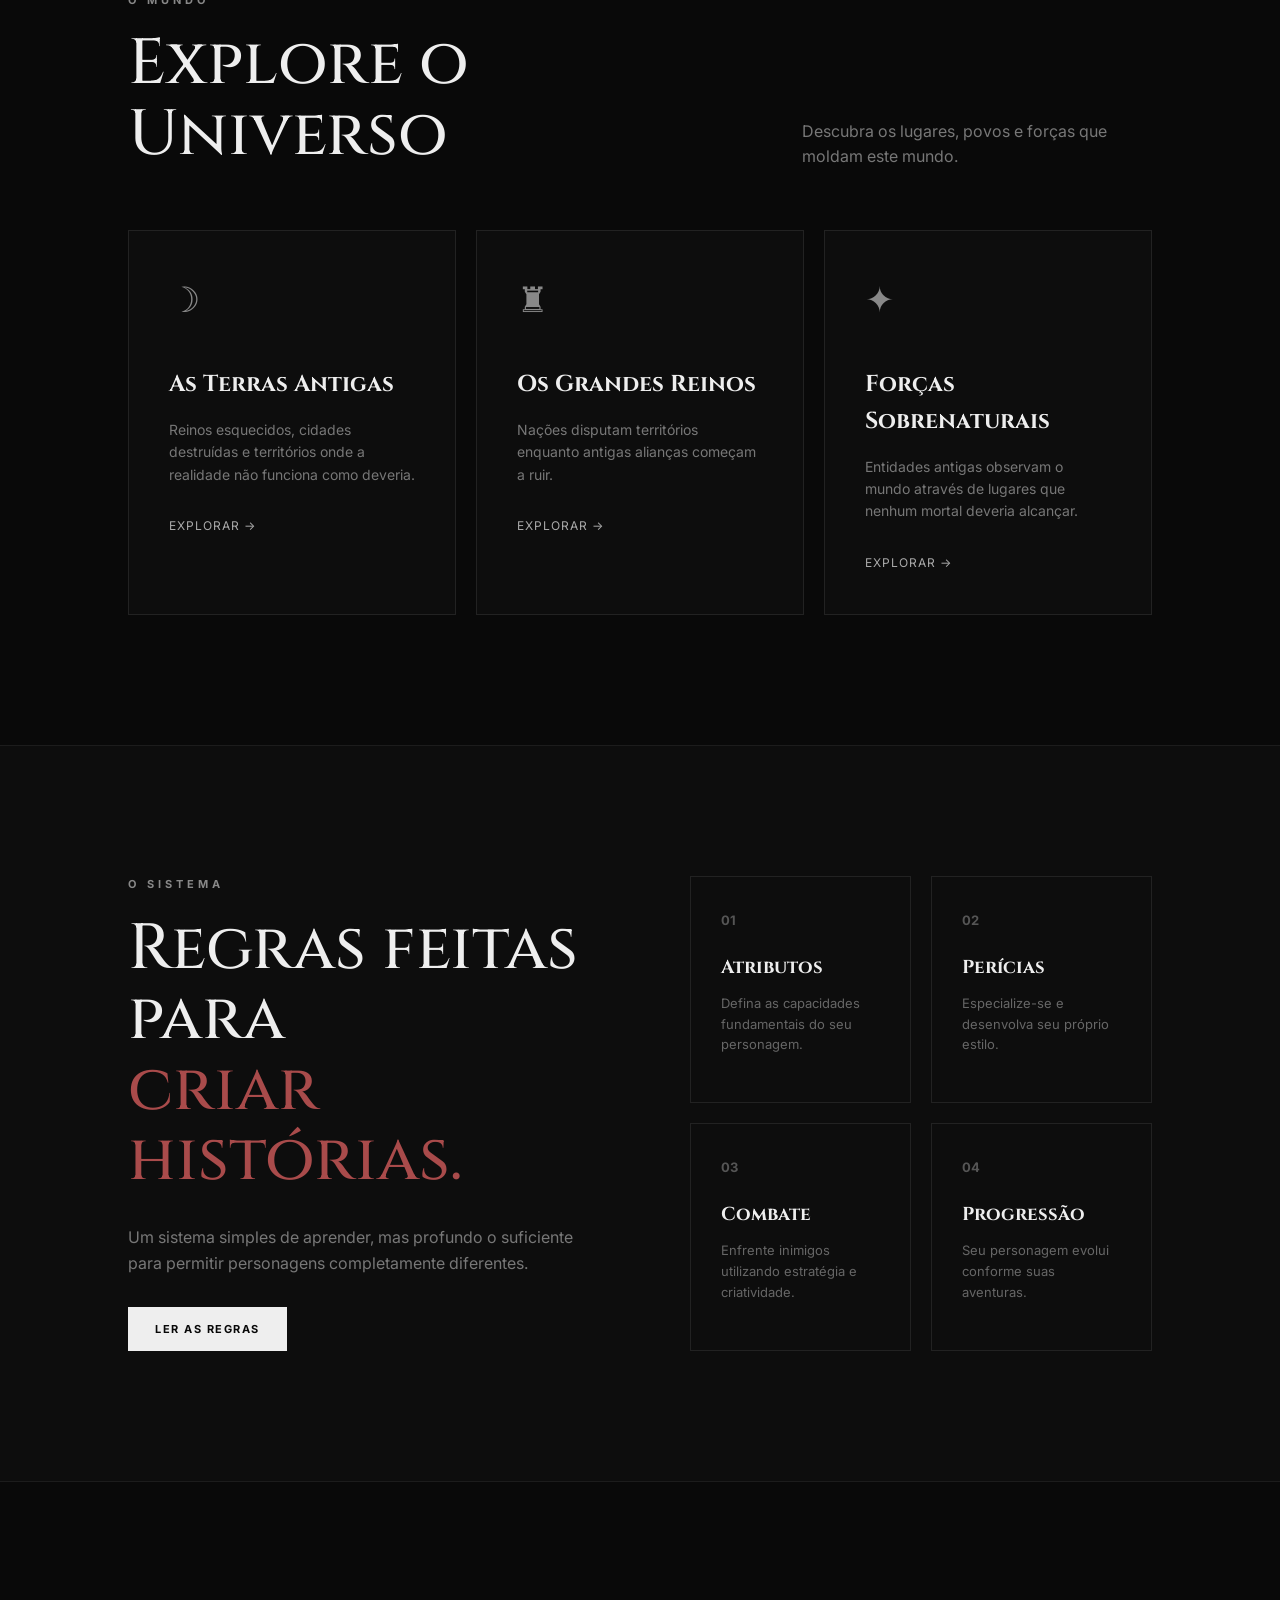
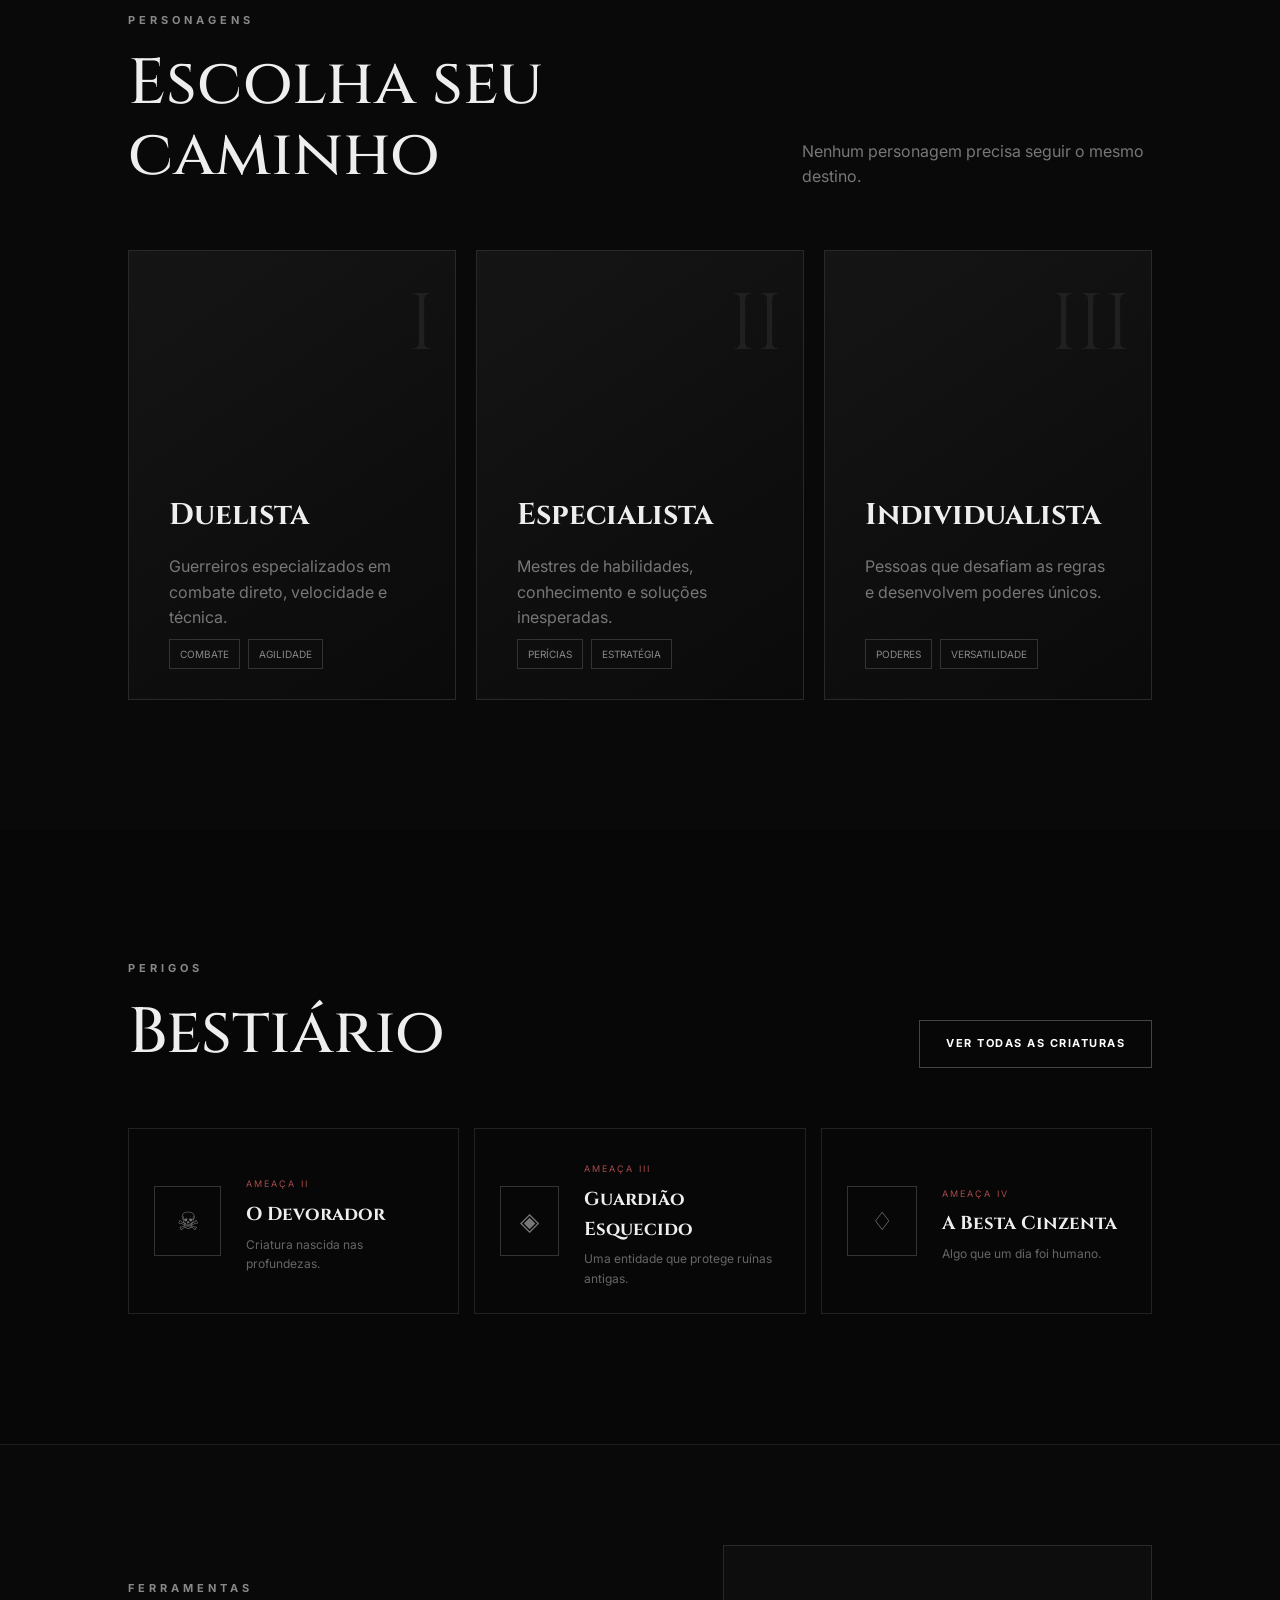
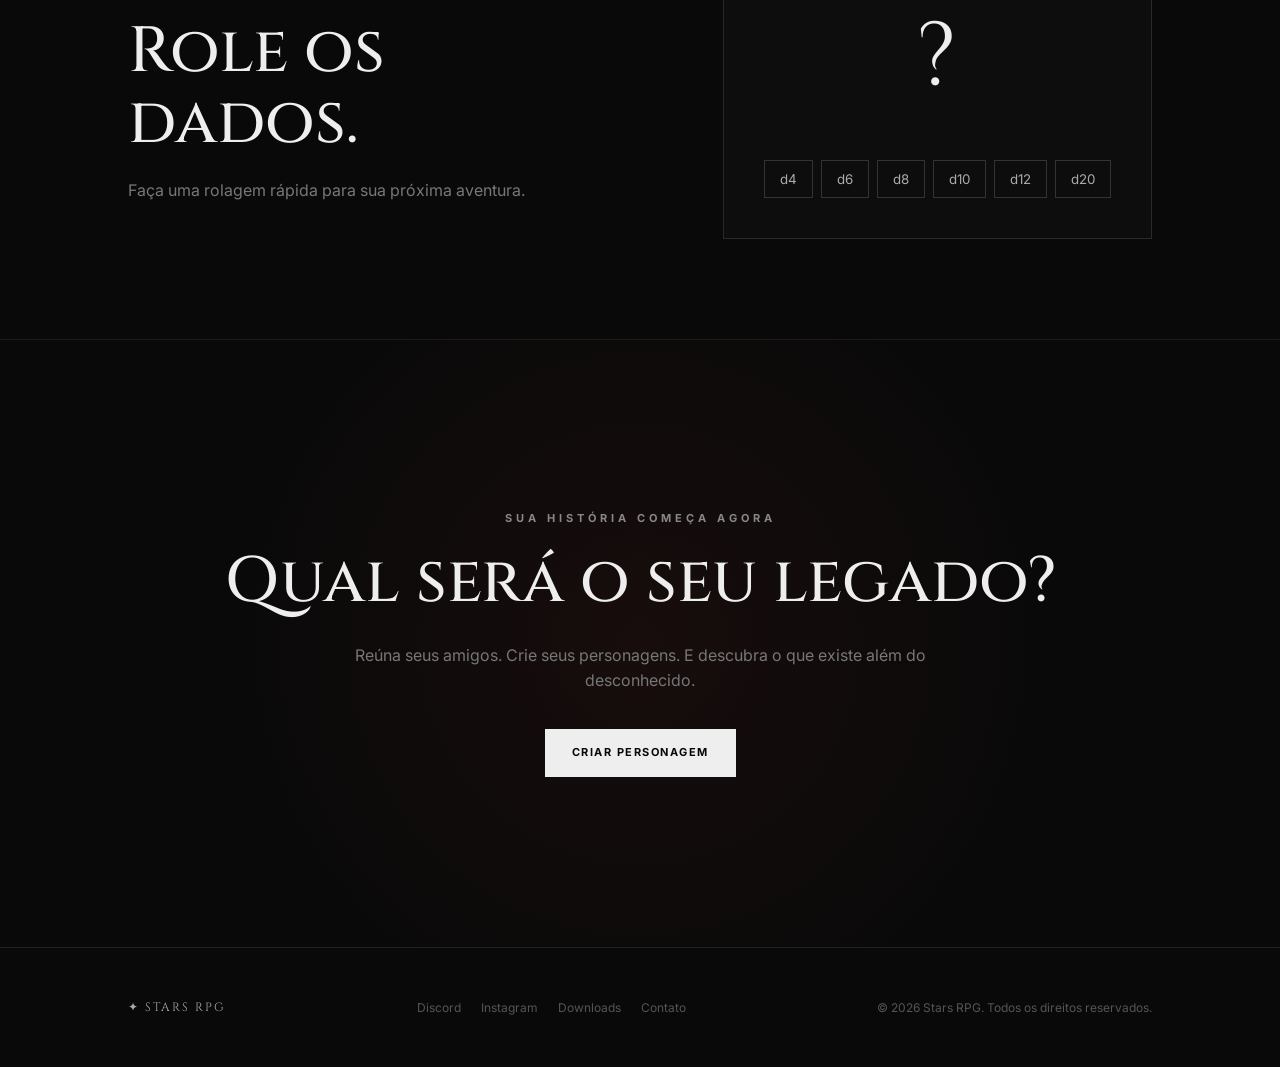
==== commit a652e018: "Add files via upload" ====
--- a/index.html
+++ b/index.html
@@ -31,7 +31,7 @@
             <a href="#regras">Regras</a>
             <a href="#classes">Classes</a>
             <a href="ficha.html">Ficha</a>
-            <a href="#bestiario">Bestiário</a>
+            <a href="bestiario.html">Ameaças</a>
             <a href="#itens">Itens</a>
         </nav>
 
@@ -360,9 +360,9 @@
 
                 </div>
 
-                <button class="secondary-button">
+                <a href="bestiario.html" class="secondary-button">
                     Ver todas as criaturas
-                </button>
+                </a>
 
             </div>
 
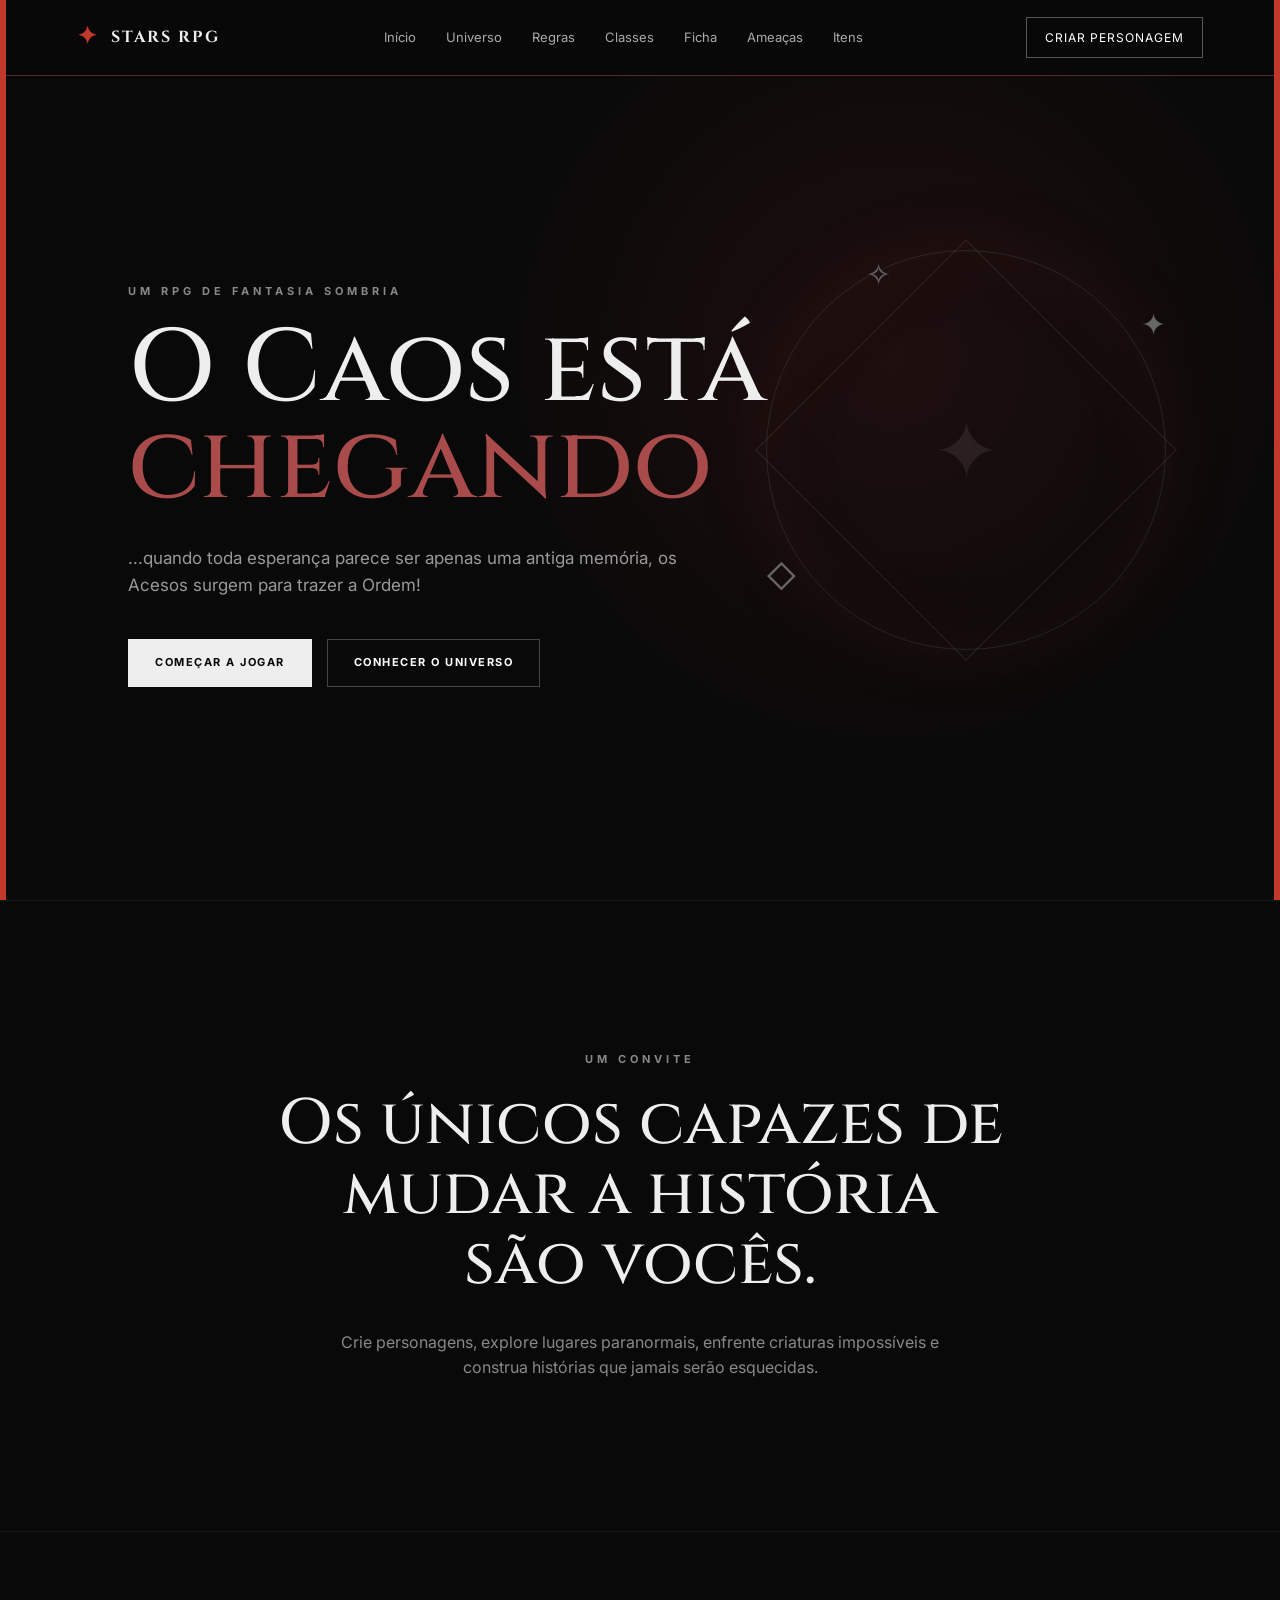
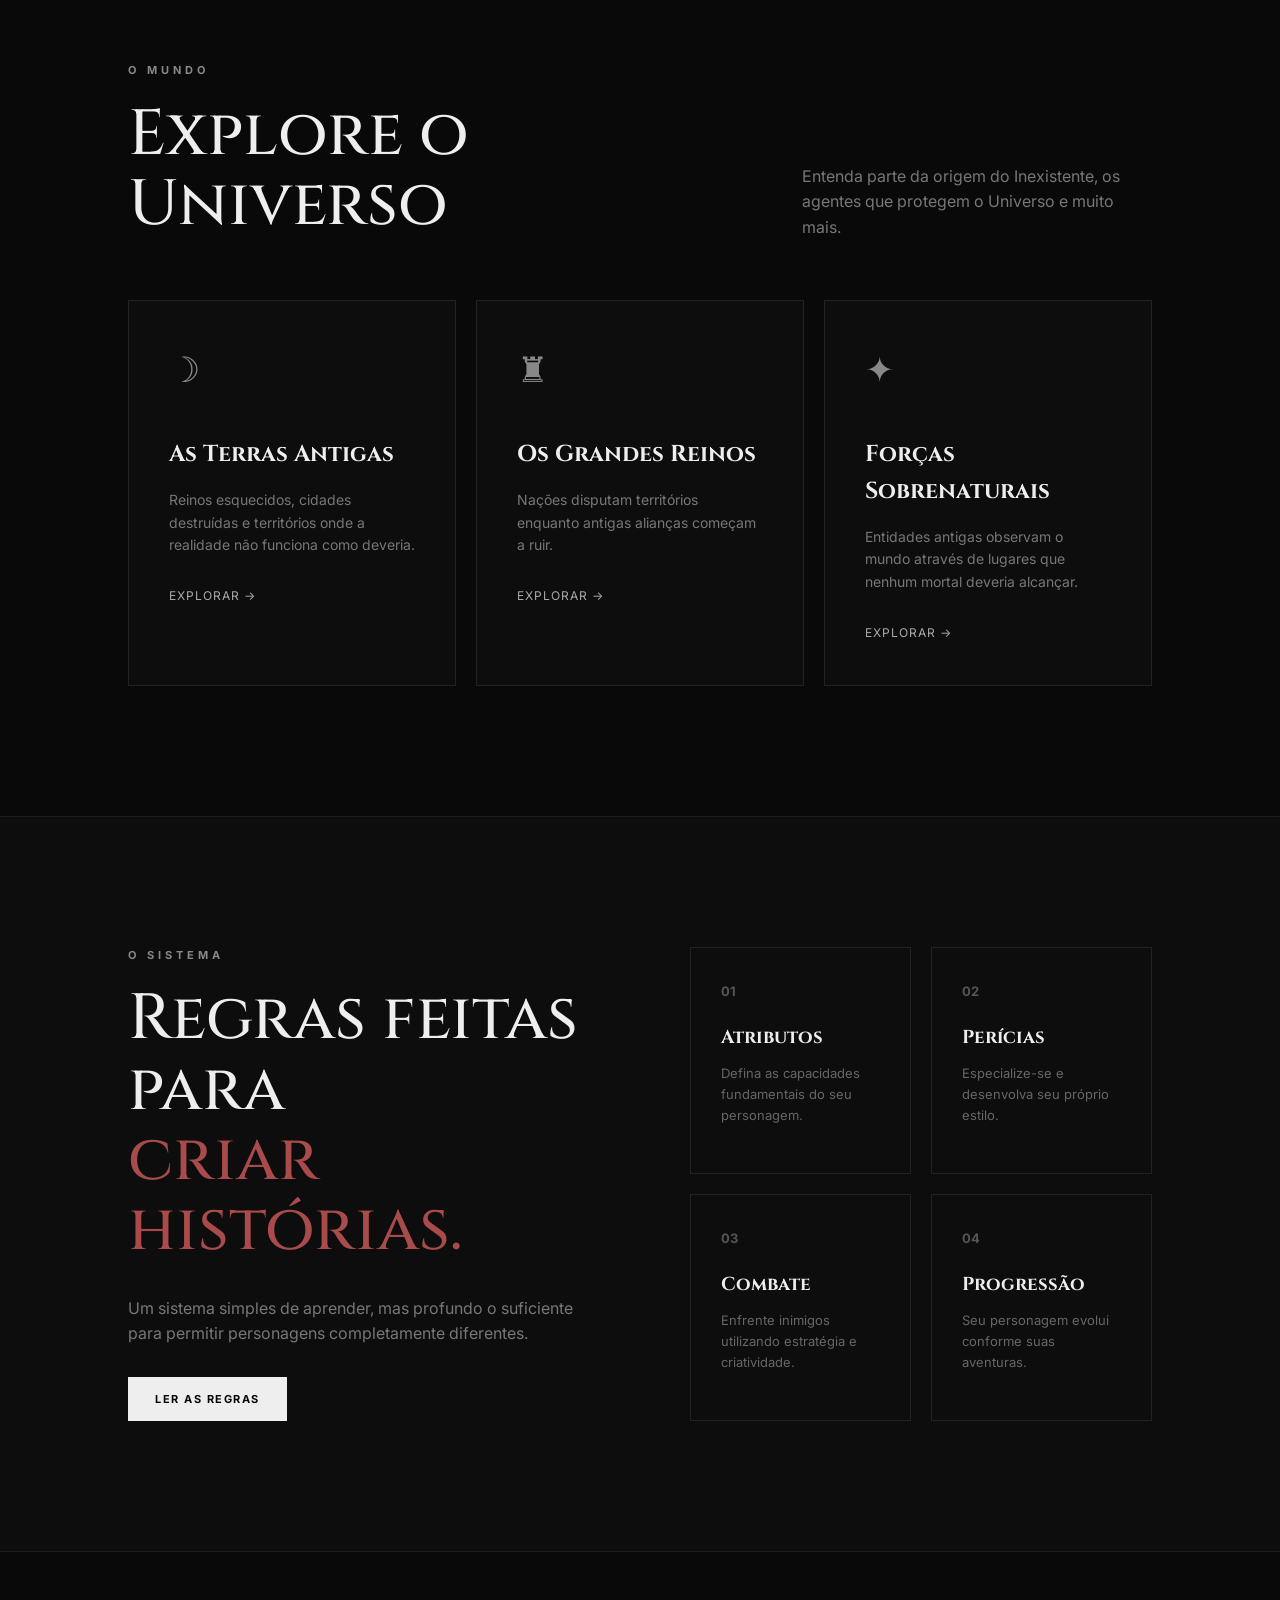
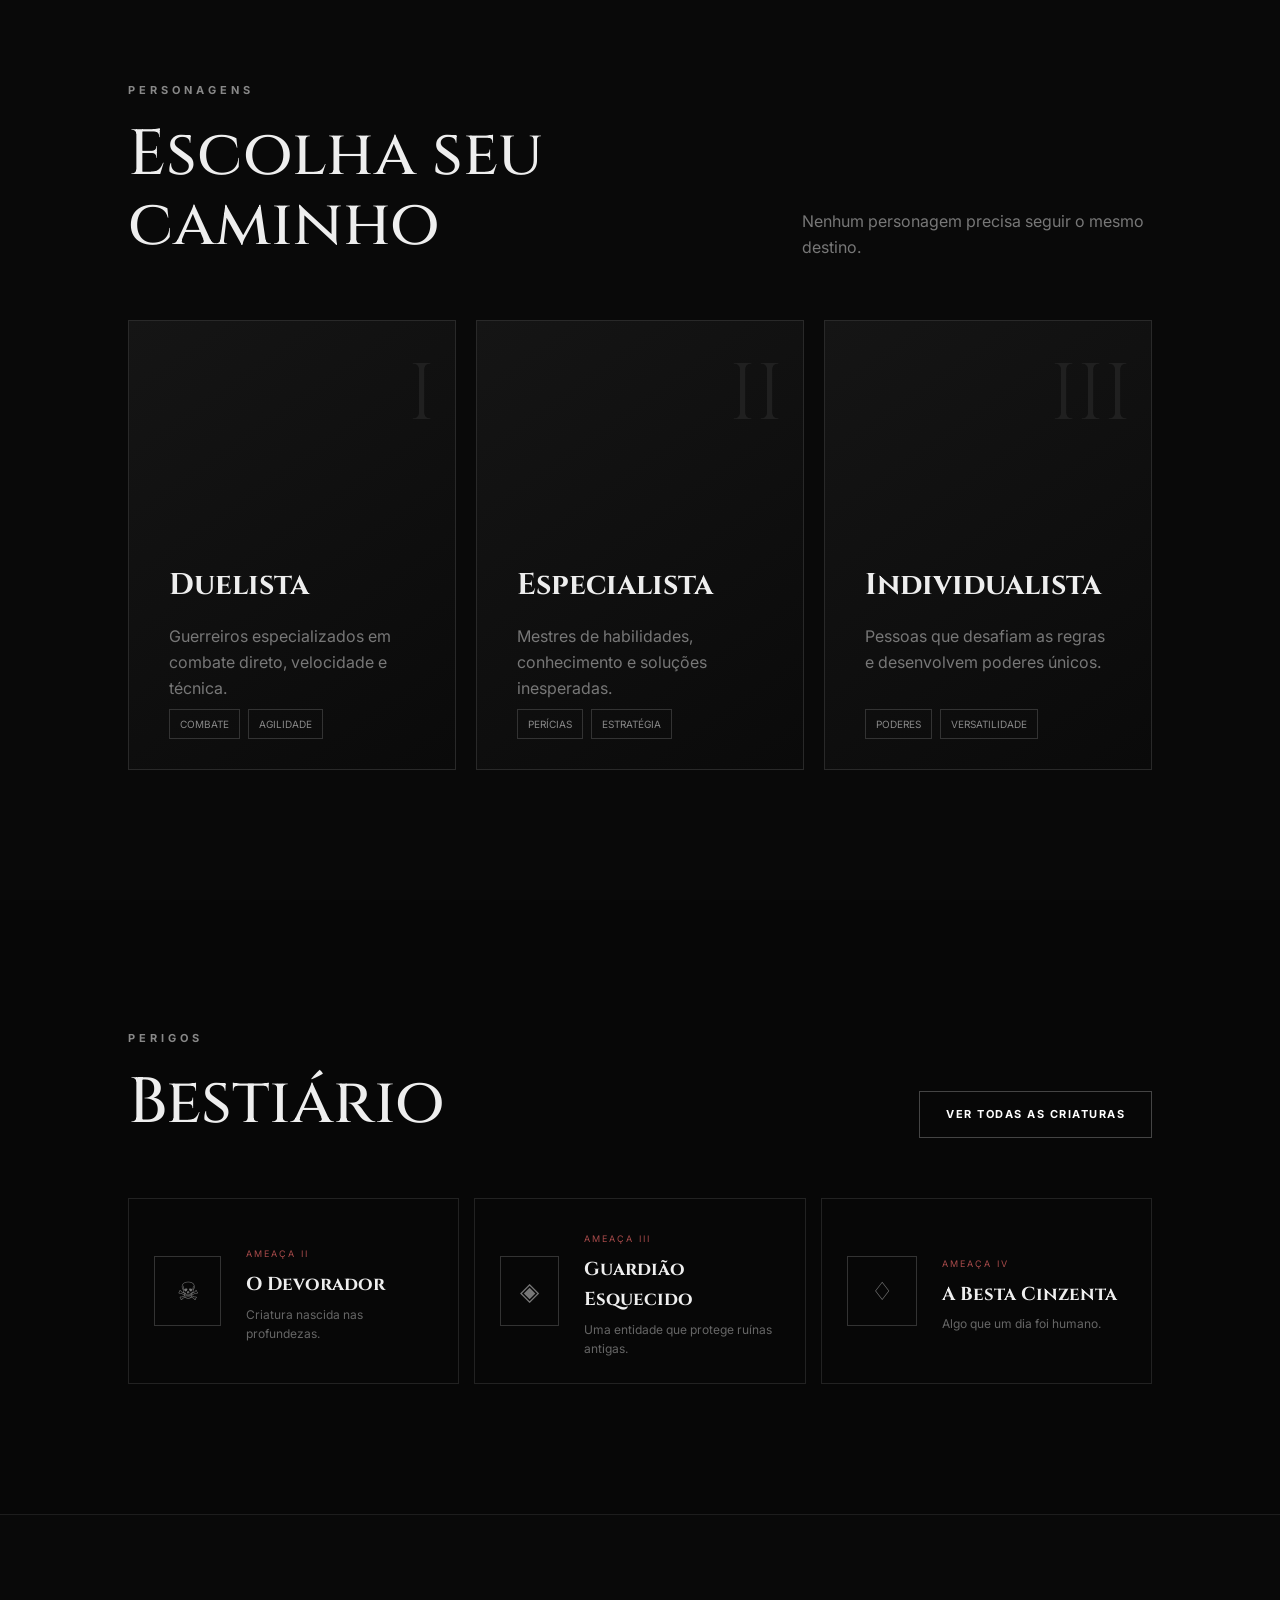
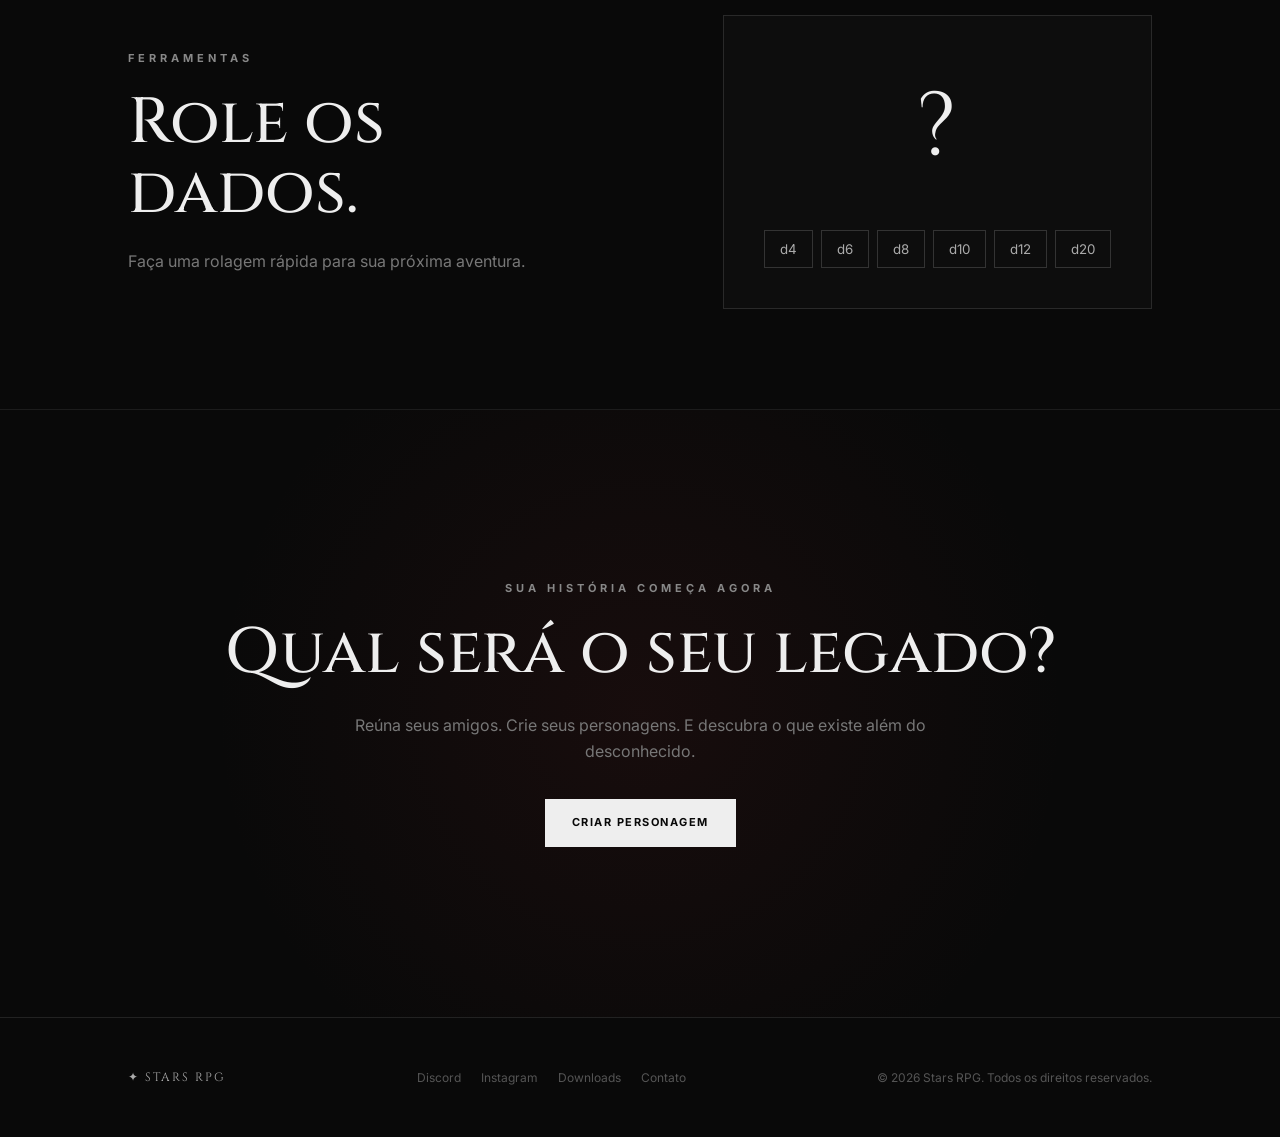
==== commit b45eae8c: "Add files via upload" ====
--- a/index.html
+++ b/index.html
@@ -59,14 +59,13 @@
                 </p>
 
                 <h1>
-                    O mundo está<br>
-                    <span>morrendo.</span>
+                    O Caos está<br>
+                    <span>chegando</span>
                 </h1>
 
                 <p class="hero-description">
-                    Entre em um mundo onde antigos poderes despertam,
-                    impérios desaparecem e cada decisão pode mudar o destino
-                    de uma era.
+                    ...quando toda esperança parece ser apenas uma antiga memória,
+                    os Acesos surgem para trazer a Ordem!
                 </p>
 
                 <div class="hero-buttons">
@@ -101,16 +100,16 @@
         <section class="intro">
 
             <p class="section-label">
-                O CHAMADO
+                UM CONVITE
             </p>
 
             <h2>
-                Uma história escrita<br>
-                por vocês.
+                Os únicos capazes de mudar a história<br>
+                são vocês.
             </h2>
 
             <p>
-                Crie personagens, explore lugares esquecidos, enfrente
+                Crie personagens, explore lugares paranormais, enfrente
                 criaturas impossíveis e construa histórias que jamais
                 serão esquecidas.
             </p>
@@ -131,8 +130,8 @@
                 </div>
 
                 <p>
-                    Descubra os lugares, povos e forças que moldam
-                    este mundo.
+                    Entenda parte da origem do Inexistente,
+                    os agentes que protegem o Universo e muito mais.
                 </p>
 
             </div>
